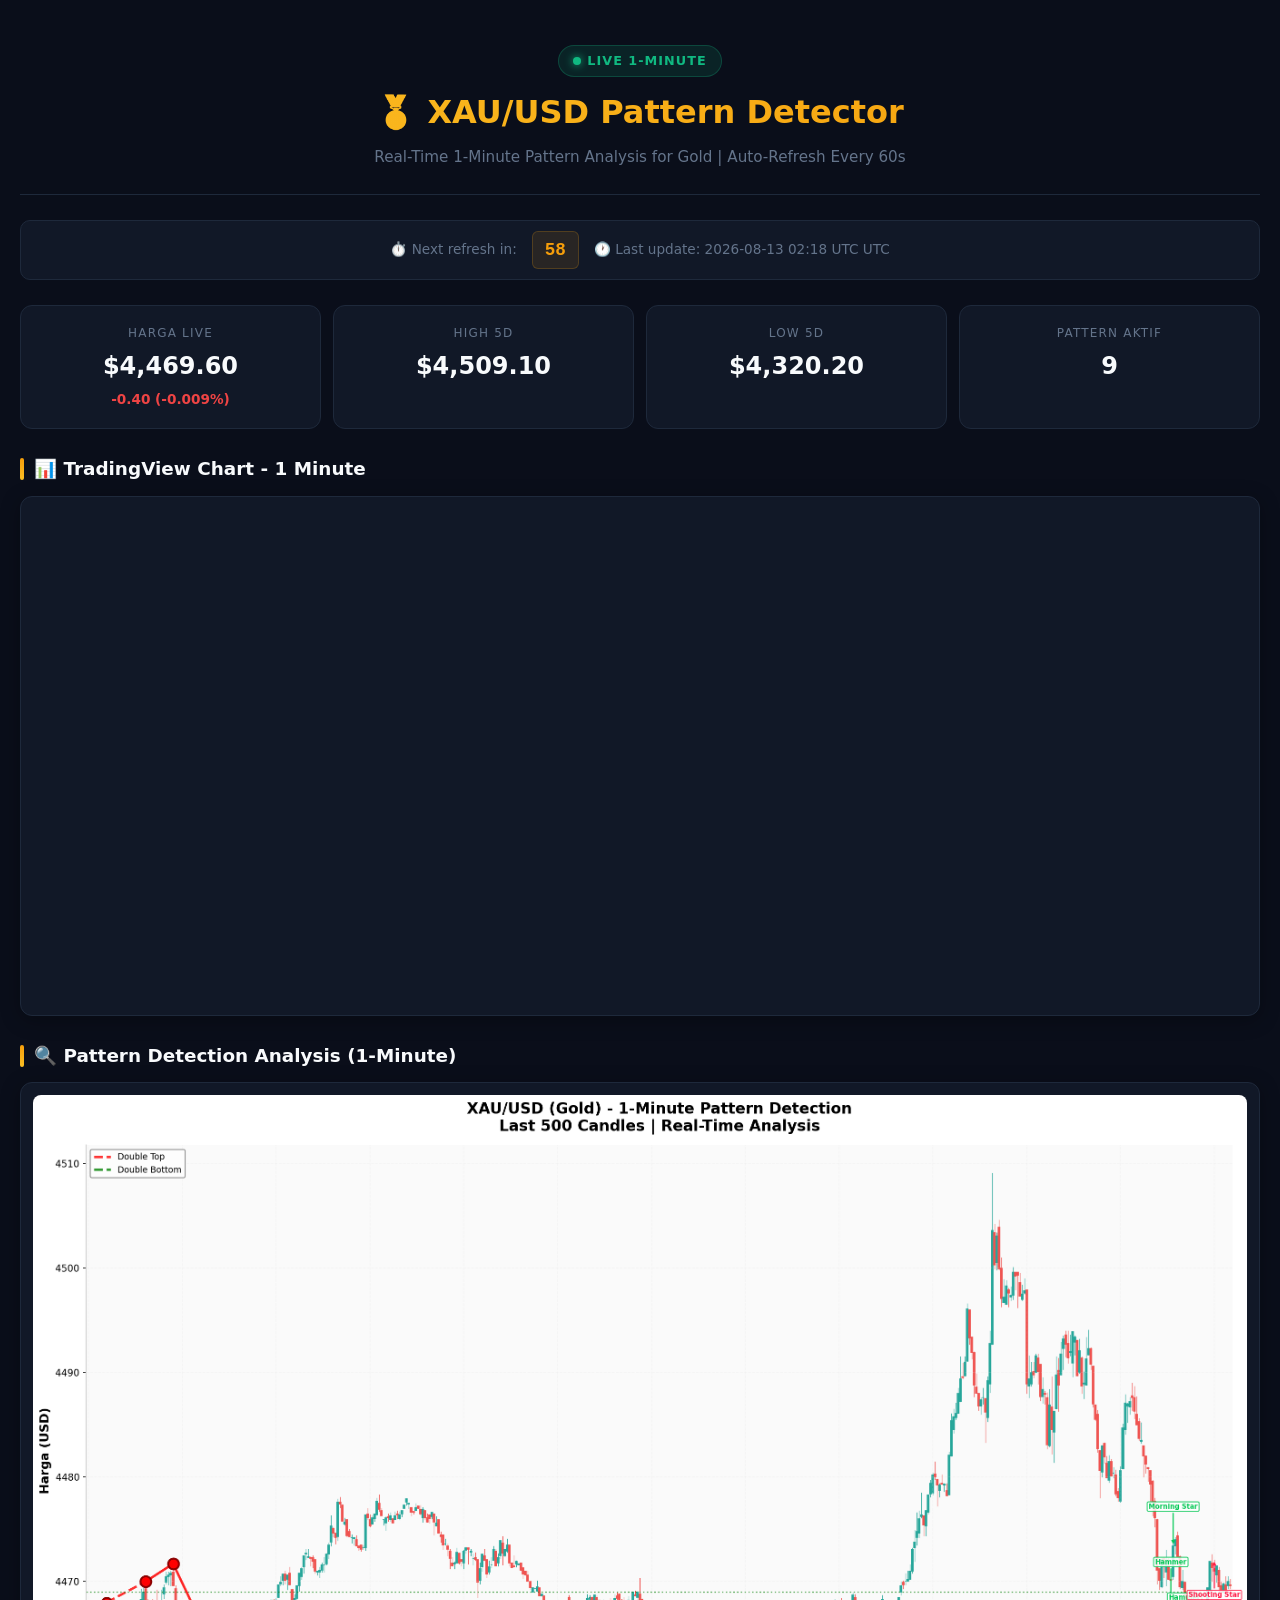
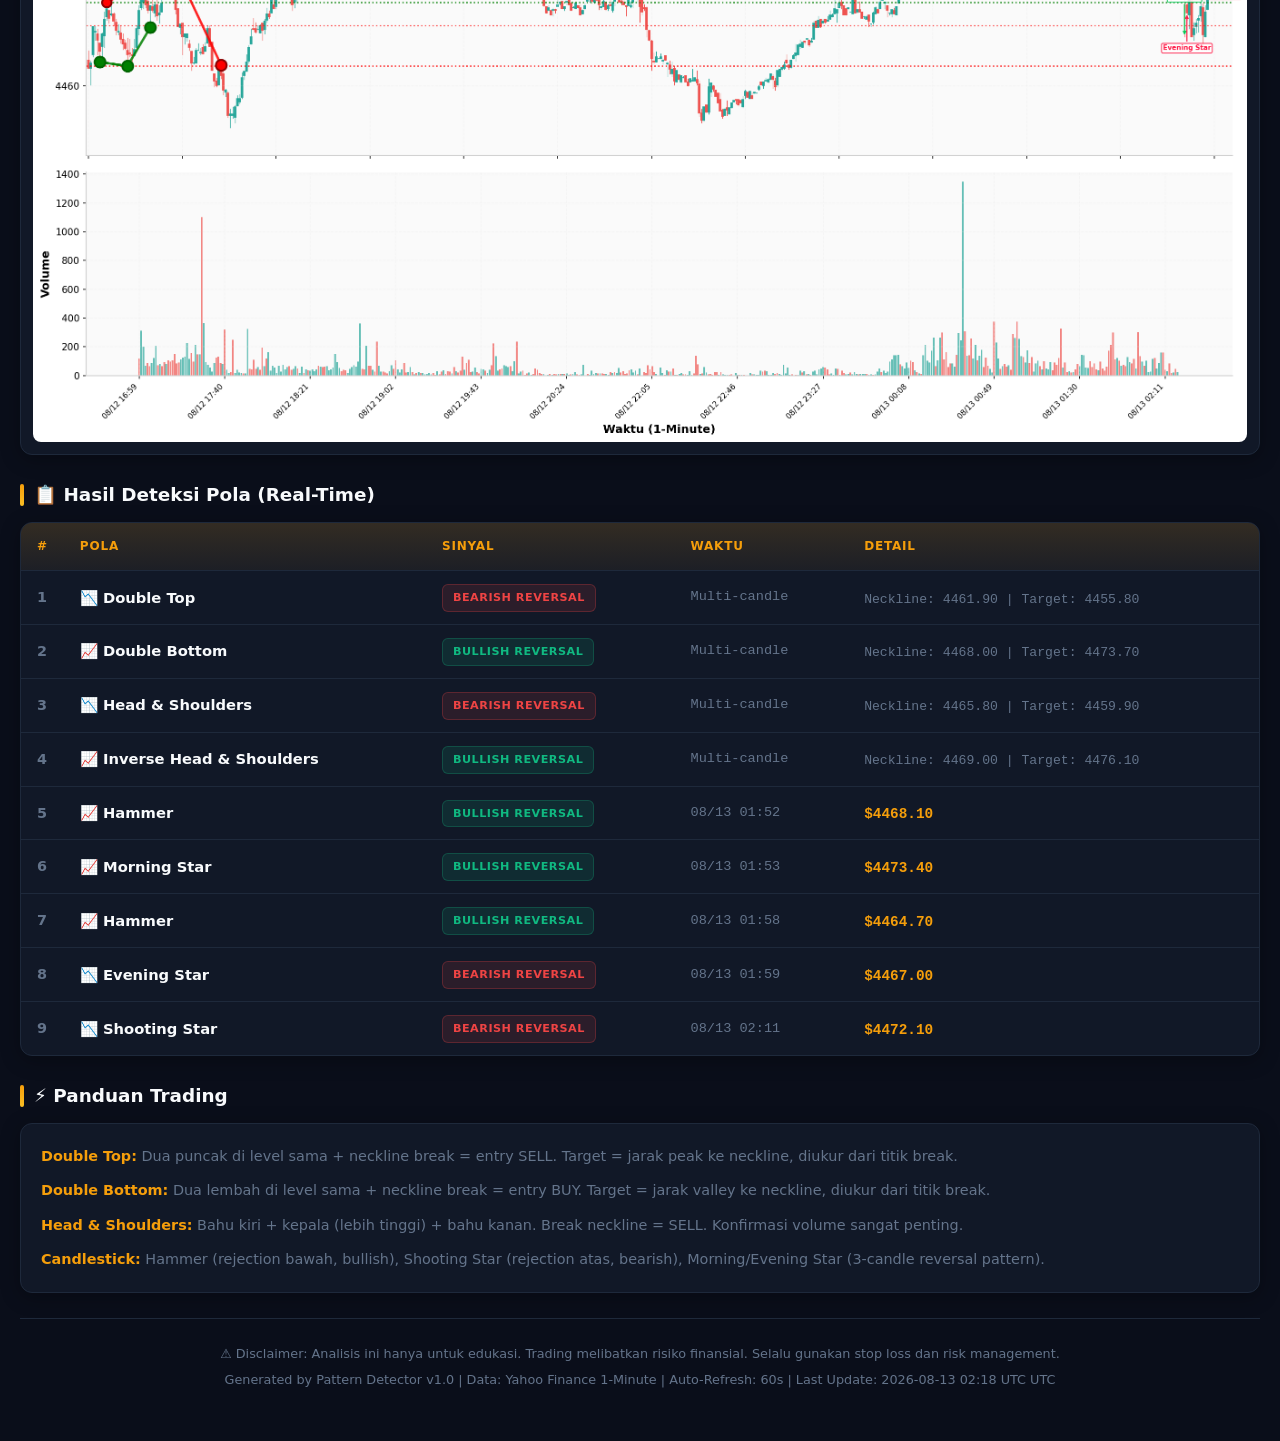
==== tradeanalys/index.html @ 195520ed "Update print statement from 'Hello' to 'Goodbye'" ====
<!DOCTYPE html>
<html lang="id">
<head>
    <meta charset="UTF-8">
    <meta name="viewport" content="width=device-width, initial-scale=1.0">
    <meta http-equiv="refresh" content="60">
    <title>XAU/USD 1-Minute Pattern Detector - Live</title>
    <style>
        :root {
            --bg: #0a0e1a;
            --card: #111827;
            --text: #f8fafc;
            --muted: #64748b;
            --bullish: #10b981;
            --bearish: #ef4444;
            --accent: #f59e0b;
            --border: #1e293b;
            --hover: #1e293b;
        }
        * { margin: 0; padding: 0; box-sizing: border-box; }
        body {
            font-family: 'Segoe UI', system-ui, -apple-system, sans-serif;
            background: var(--bg);
            color: var(--text);
            line-height: 1.6;
        }
        .container { max-width: 1440px; margin: 0 auto; padding: 20px; }

        header {
            text-align: center;
            padding: 25px 20px;
            border-bottom: 1px solid var(--border);
            margin-bottom: 25px;
            position: relative;
        }
        header h1 { 
            font-size: 2rem; margin-bottom: 6px; 
            background: linear-gradient(90deg, #fbbf24, #f59e0b, #fbbf24);
            background-size: 200% auto;
            -webkit-background-clip: text;
            -webkit-text-fill-color: transparent;
            animation: shine 3s linear infinite;
        }
        @keyframes shine { to { background-position: 200% center; } }
        header p { color: var(--muted); font-size: 0.95rem; }

        .live-badge {
            display: inline-flex; align-items: center; gap: 6px;
            background: rgba(16,185,129,0.12); color: var(--bullish);
            padding: 5px 14px; border-radius: 20px; font-size: 0.8rem; font-weight: 700;
            border: 1px solid rgba(16,185,129,0.25); margin-bottom: 10px;
            text-transform: uppercase; letter-spacing: 1px;
        }
        .live-dot {
            width: 8px; height: 8px; background: var(--bullish);
            border-radius: 50%; animation: pulse 1.5s infinite;
            box-shadow: 0 0 8px var(--bullish);
        }
        @keyframes pulse { 0%,100%{opacity:1;transform:scale(1)} 50%{opacity:0.4;transform:scale(0.8)} }

        .refresh-bar {
            display: flex; align-items: center; justify-content: center;
            gap: 15px; padding: 10px; background: var(--card);
            border: 1px solid var(--border); border-radius: 10px;
            margin-bottom: 25px; font-size: 0.85rem; color: var(--muted);
        }
        .refresh-bar .timer {
            font-family: 'Courier New', monospace; font-weight: 700;
            color: var(--accent); font-size: 1.1rem;
            background: rgba(245,158,11,0.1); padding: 4px 12px;
            border-radius: 6px; border: 1px solid rgba(245,158,11,0.2);
        }
        .refresh-bar .last-update { color: var(--muted); }
        .refresh-bar .updating {
            display: none; color: var(--accent); font-weight: 600;
            animation: blink 0.8s infinite;
        }
        @keyframes blink { 0%,100%{opacity:1} 50%{opacity:0.3} }

        .stats-grid {
            display: grid;
            grid-template-columns: repeat(auto-fit, minmax(180px, 1fr));
            gap: 12px; margin-bottom: 25px;
        }
        .stat-card {
            background: var(--card); border: 1px solid var(--border);
            border-radius: 12px; padding: 18px; text-align: center;
            transition: all 0.25s ease; position: relative; overflow: hidden;
        }
        .stat-card::before {
            content: ''; position: absolute; top: 0; left: 0; right: 0; height: 3px;
            background: linear-gradient(90deg, var(--accent), transparent);
            opacity: 0; transition: opacity 0.3s;
        }
        .stat-card:hover { transform: translateY(-3px); border-color: #334155; }
        .stat-card:hover::before { opacity: 1; }
        .stat-label { color: var(--muted); font-size: 0.75rem; text-transform: uppercase; letter-spacing: 1.2px; }
        .stat-value { font-size: 1.5rem; font-weight: 800; margin-top: 4px; }
        .stat-change { font-size: 0.85rem; margin-top: 3px; font-weight: 600; }
        .up { color: var(--bullish); } .down { color: var(--bearish); }

        .section { margin-bottom: 25px; }
        .section-title {
            font-size: 1.15rem; font-weight: 700; margin-bottom: 12px;
            display: flex; align-items: center; gap: 10px; color: var(--text);
        }
        .section-title::before {
            content: ''; width: 4px; height: 22px;
            background: linear-gradient(180deg, var(--accent), #fbbf24);
            border-radius: 2px;
        }

        .tv-widget {
            background: var(--card); border: 1px solid var(--border);
            border-radius: 12px; overflow: hidden; height: 520px;
            box-shadow: 0 4px 20px rgba(0,0,0,0.3);
        }

        .chart-container {
            background: var(--card); border: 1px solid var(--border);
            border-radius: 12px; padding: 12px; overflow: hidden;
            box-shadow: 0 4px 20px rgba(0,0,0,0.3);
        }
        .chart-container img { width: 100%; height: auto; border-radius: 8px; display: block; }

        .pattern-table {
            width: 100%; border-collapse: separate; border-spacing: 0;
            background: var(--card); border: 1px solid var(--border);
            border-radius: 12px; overflow: hidden;
            box-shadow: 0 4px 20px rgba(0,0,0,0.3);
        }
        .pattern-table th {
            background: linear-gradient(180deg, rgba(245,158,11,0.15), rgba(245,158,11,0.05));
            color: var(--accent); padding: 14px 16px; text-align: left; font-weight: 700;
            text-transform: uppercase; font-size: 0.75rem; letter-spacing: 0.8px;
            border-bottom: 1px solid var(--border);
        }
        .pattern-table td { padding: 12px 16px; border-bottom: 1px solid var(--border); }
        .pattern-table tr { transition: background 0.2s; }
        .pattern-table tr:hover { background: rgba(255,255,255,0.04); }
        .pattern-table tr:last-child td { border-bottom: none; }
        .num { color: var(--muted); font-weight: 700; width: 40px; font-size: 0.9rem; }
        .pattern-name { font-weight: 700; font-size: 0.92rem; }
        .date { color: var(--muted); font-size: 0.85rem; font-family: 'Courier New', monospace; }
        .badge {
            display: inline-block; padding: 4px 10px; border-radius: 6px;
            font-size: 0.7rem; font-weight: 800; text-transform: uppercase; letter-spacing: 0.5px;
        }
        .badge.bullish { background: rgba(16,185,129,0.12); color: var(--bullish); border: 1px solid rgba(16,185,129,0.25); }
        .badge.bearish { background: rgba(239,68,68,0.12); color: var(--bearish); border: 1px solid rgba(239,68,68,0.25); }
        .price-tag { color: var(--accent); font-weight: 700; font-size: 0.9rem; font-family: 'Courier New', monospace; }
        .target-tag { color: var(--muted); font-size: 0.82rem; font-family: 'Courier New', monospace; }

        .guide-box {
            background: var(--card); border: 1px solid var(--border);
            border-radius: 12px; padding: 20px;
            box-shadow: 0 4px 20px rgba(0,0,0,0.3);
        }
        .guide-box p { margin-bottom: 10px; color: var(--muted); font-size: 0.9rem; line-height: 1.7; }
        .guide-box p:last-child { margin-bottom: 0; }
        .guide-box strong { color: var(--accent); }

        .footer {
            text-align: center; padding: 25px; color: var(--muted);
            border-top: 1px solid var(--border); margin-top: 15px;
            font-size: 0.8rem;
        }
        .footer p { margin-bottom: 6px; }

        @media (max-width: 768px) {
            header h1 { font-size: 1.4rem; }
            .tv-widget { height: 380px; }
            .pattern-table { font-size: 0.8rem; }
            .pattern-table th, .pattern-table td { padding: 10px 8px; }
            .stats-grid { grid-template-columns: repeat(2, 1fr); }
            .refresh-bar { flex-direction: column; gap: 8px; }
        }
    </style>
<base target="_blank">
</head>
<body>
    <div class="container">
        <header>
            <div class="live-badge"><span class="live-dot"></span> Live 1-Minute</div>
            <h1>🥇 XAU/USD Pattern Detector</h1>
            <p>Real-Time 1-Minute Pattern Analysis for Gold | Auto-Refresh Every 60s</p>
        </header>

        <div class="refresh-bar">
            <span>⏱️ Next refresh in:</span>
            <span class="timer" id="countdown">60</span>
            <span class="last-update">🕐 Last update: 2026-08-13 02:18 UTC UTC</span>
            <span class="updating" id="updating">🔄 Updating...</span>
        </div>

        <div class="stats-grid">
            <div class="stat-card">
                <div class="stat-label">Harga Live</div>
                <div class="stat-value">$4,469.60</div>
                <div class="stat-change down">
                    -0.40 (-0.009%)
                </div>
            </div>
            <div class="stat-card">
                <div class="stat-label">High 5D</div>
                <div class="stat-value">$4,509.10</div>
            </div>
            <div class="stat-card">
                <div class="stat-label">Low 5D</div>
                <div class="stat-value">$4,320.20</div>
            </div>
            <div class="stat-card">
                <div class="stat-label">Pattern Aktif</div>
                <div class="stat-value">9</div>
            </div>
        </div>

        <div class="section">
            <div class="section-title">📊 TradingView Chart - 1 Minute</div>
            <div class="tv-widget">
                <iframe id="tv-chart" 
                    src="https://www.tradingview.com/widgetembed/?frameElementId=tradingview_chart&symbol=OANDA%3AXAUUSD&interval=1&hidesidetoolbar=0&symboledit=1&saveimage=1&toolbarbg=f1f3f6&studies=%5B%5D&theme=dark&style=1&timezone=Asia%2FJakarta&studies_overrides=%7B%7D&overrides=%7B%7D&enabled_features=%5B%5D&disabled_features=%5B%5D&locale=id&utm_source=localhost&utm_medium=widget&utm_campaign=chart&utm_term=OANDA%3AXAUUSD"
                    style="width:100%;height:100%;border:none;" 
                    allowtransparency="true" scrolling="no" allowfullscreen="true">
                </iframe>
            </div>
        </div>

        <div class="section">
            <div class="section-title">🔍 Pattern Detection Analysis (1-Minute)</div>
            <div class="chart-container">
                <img src="[data-uri]" alt="XAU/USD 1-Minute Pattern Analysis" loading="lazy">
            </div>
        </div>

        <div class="section">
            <div class="section-title">📋 Hasil Deteksi Pola (Real-Time)</div>
            <table class="pattern-table">
                <thead>
                    <tr>
                        <th>#</th>
                        <th>Pola</th>
                        <th>Sinyal</th>
                        <th>Waktu</th>
                        <th>Detail</th>
                    </tr>
                </thead>
                <tbody>
                    
        <tr>
            <td class="num">1</td>
            <td class="pattern-name">📉 Double Top</td>
            <td><span class="badge bearish">Bearish Reversal</span></td>
            <td class="date">Multi-candle</td>
            <td><span class='target-tag'>Neckline: 4461.90 | Target: 4455.80</span></td>
        </tr>
    
        <tr>
            <td class="num">2</td>
            <td class="pattern-name">📈 Double Bottom</td>
            <td><span class="badge bullish">Bullish Reversal</span></td>
            <td class="date">Multi-candle</td>
            <td><span class='target-tag'>Neckline: 4468.00 | Target: 4473.70</span></td>
        </tr>
    
        <tr>
            <td class="num">3</td>
            <td class="pattern-name">📉 Head & Shoulders</td>
            <td><span class="badge bearish">Bearish Reversal</span></td>
            <td class="date">Multi-candle</td>
            <td><span class='target-tag'>Neckline: 4465.80 | Target: 4459.90</span></td>
        </tr>
    
        <tr>
            <td class="num">4</td>
            <td class="pattern-name">📈 Inverse Head & Shoulders</td>
            <td><span class="badge bullish">Bullish Reversal</span></td>
            <td class="date">Multi-candle</td>
            <td><span class='target-tag'>Neckline: 4469.00 | Target: 4476.10</span></td>
        </tr>
    
        <tr>
            <td class="num">5</td>
            <td class="pattern-name">📈 Hammer</td>
            <td><span class="badge bullish">Bullish Reversal</span></td>
            <td class="date">08/13 01:52</td>
            <td><span class='price-tag'>$4468.10</span></td>
        </tr>
    
        <tr>
            <td class="num">6</td>
            <td class="pattern-name">📈 Morning Star</td>
            <td><span class="badge bullish">Bullish Reversal</span></td>
            <td class="date">08/13 01:53</td>
            <td><span class='price-tag'>$4473.40</span></td>
        </tr>
    
        <tr>
            <td class="num">7</td>
            <td class="pattern-name">📈 Hammer</td>
            <td><span class="badge bullish">Bullish Reversal</span></td>
            <td class="date">08/13 01:58</td>
            <td><span class='price-tag'>$4464.70</span></td>
        </tr>
    
        <tr>
            <td class="num">8</td>
            <td class="pattern-name">📉 Evening Star</td>
            <td><span class="badge bearish">Bearish Reversal</span></td>
            <td class="date">08/13 01:59</td>
            <td><span class='price-tag'>$4467.00</span></td>
        </tr>
    
        <tr>
            <td class="num">9</td>
            <td class="pattern-name">📉 Shooting Star</td>
            <td><span class="badge bearish">Bearish Reversal</span></td>
            <td class="date">08/13 02:11</td>
            <td><span class='price-tag'>$4472.10</span></td>
        </tr>
    
                </tbody>
            </table>
        </div>

        <div class="section">
            <div class="section-title">⚡ Panduan Trading</div>
            <div class="guide-box">
                <p><strong>Double Top:</strong> Dua puncak di level sama + neckline break = entry SELL. Target = jarak peak ke neckline, diukur dari titik break.</p>
                <p><strong>Double Bottom:</strong> Dua lembah di level sama + neckline break = entry BUY. Target = jarak valley ke neckline, diukur dari titik break.</p>
                <p><strong>Head & Shoulders:</strong> Bahu kiri + kepala (lebih tinggi) + bahu kanan. Break neckline = SELL. Konfirmasi volume sangat penting.</p>
                <p><strong>Candlestick:</strong> Hammer (rejection bawah, bullish), Shooting Star (rejection atas, bearish), Morning/Evening Star (3-candle reversal pattern).</p>
            </div>
        </div>

        <div class="footer">
            <p>⚠️ Disclaimer: Analisis ini hanya untuk edukasi. Trading melibatkan risiko finansial. Selalu gunakan stop loss dan risk management.</p>
            <p>Generated by Pattern Detector v1.0 | Data: Yahoo Finance 1-Minute | Auto-Refresh: 60s | Last Update: 2026-08-13 02:18 UTC UTC</p>
        </div>
    </div>

    <script>
        // Countdown timer for auto-refresh
        let seconds = 60;
        const countdownEl = document.getElementById('countdown');
        const updatingEl = document.getElementById('updating');

        function updateTimer() {
            seconds--;
            if (seconds <= 0) {
                seconds = 60;
                updatingEl.style.display = 'inline';
                countdownEl.style.display = 'none';
                // Refresh iframe to keep TradingView live without full page reload
                const iframe = document.getElementById('tv-chart');
                iframe.src = iframe.src;
            } else {
                countdownEl.textContent = seconds;
                updatingEl.style.display = 'none';
                countdownEl.style.display = 'inline';
            }
        }

        setInterval(updateTimer, 1000);

        // Flash effect on stats when price changes (simulated)
        setInterval(() => {
            const cards = document.querySelectorAll('.stat-card');
            cards[0].style.borderColor = 'rgba(245,158,11,0.3)';
            setTimeout(() => {
                cards[0].style.borderColor = 'var(--border)';
            }, 500);
        }, 30000);
    </script>
</body>
</html>
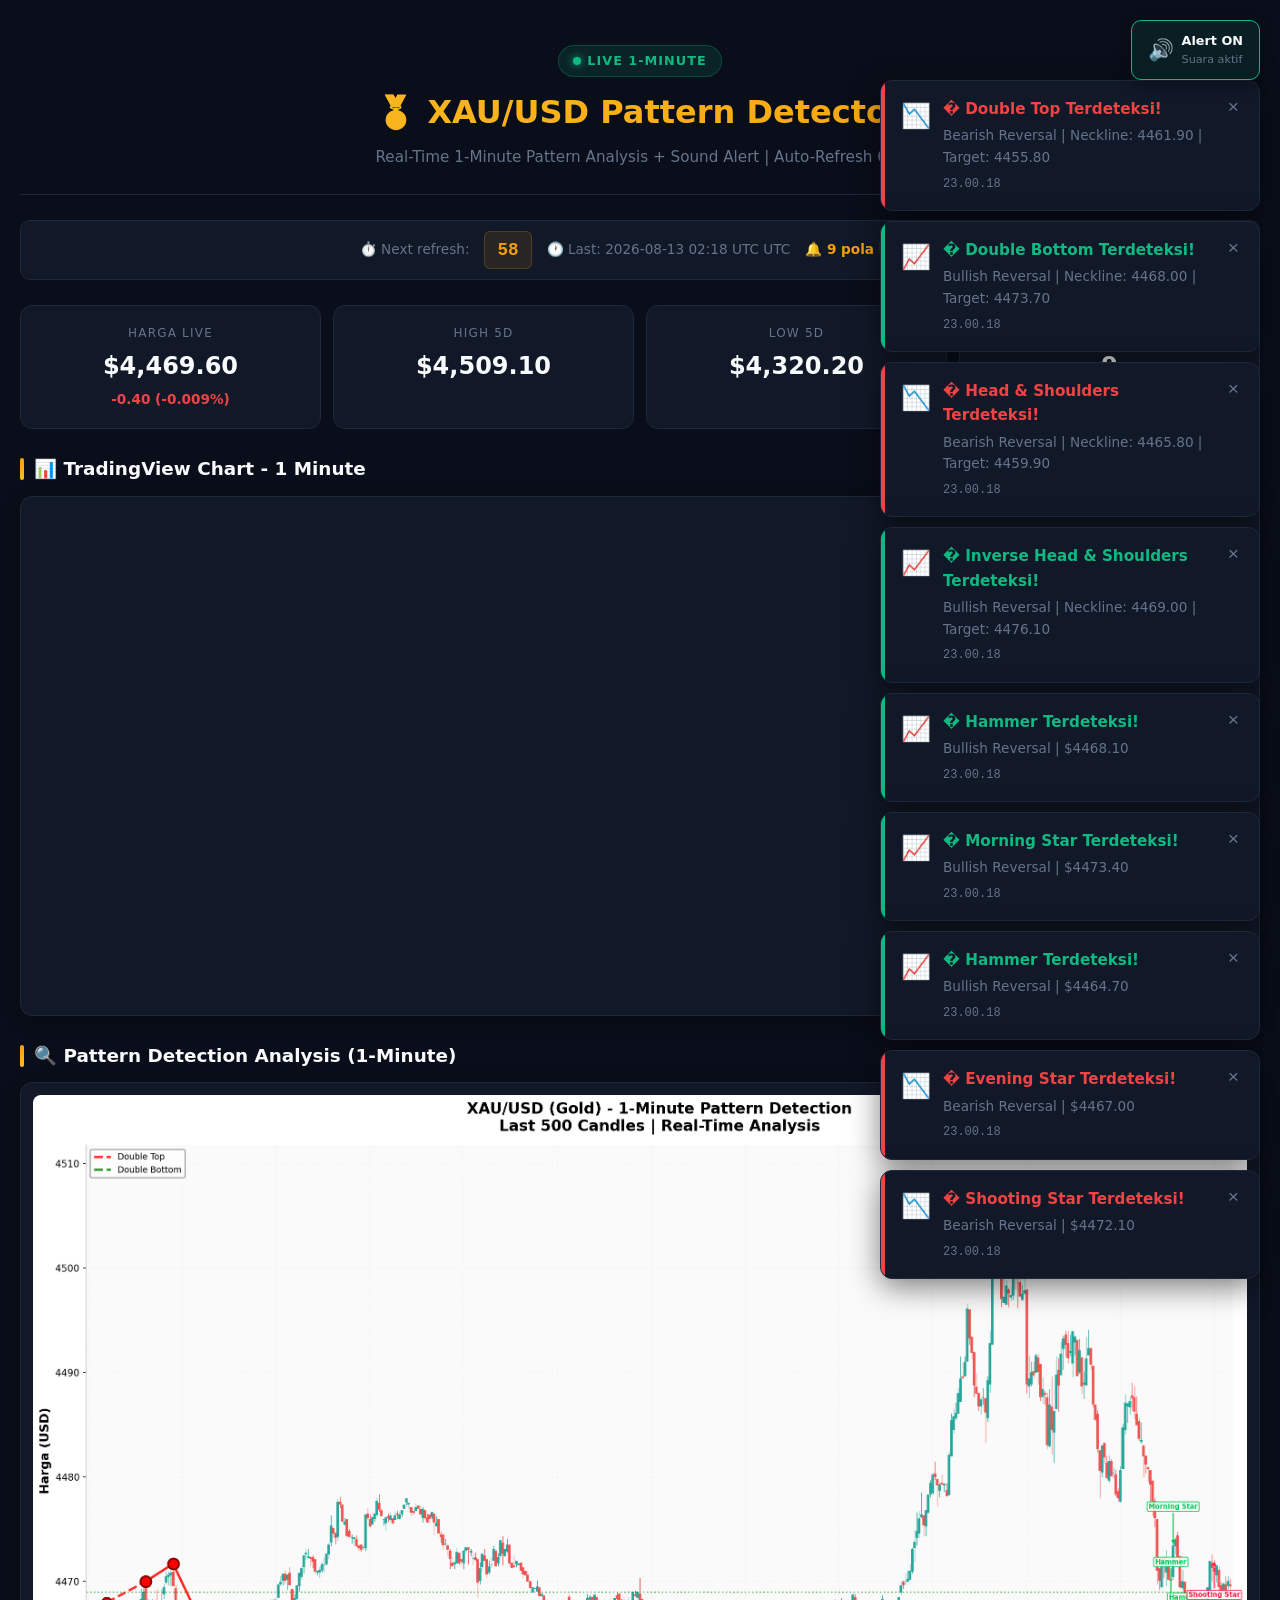
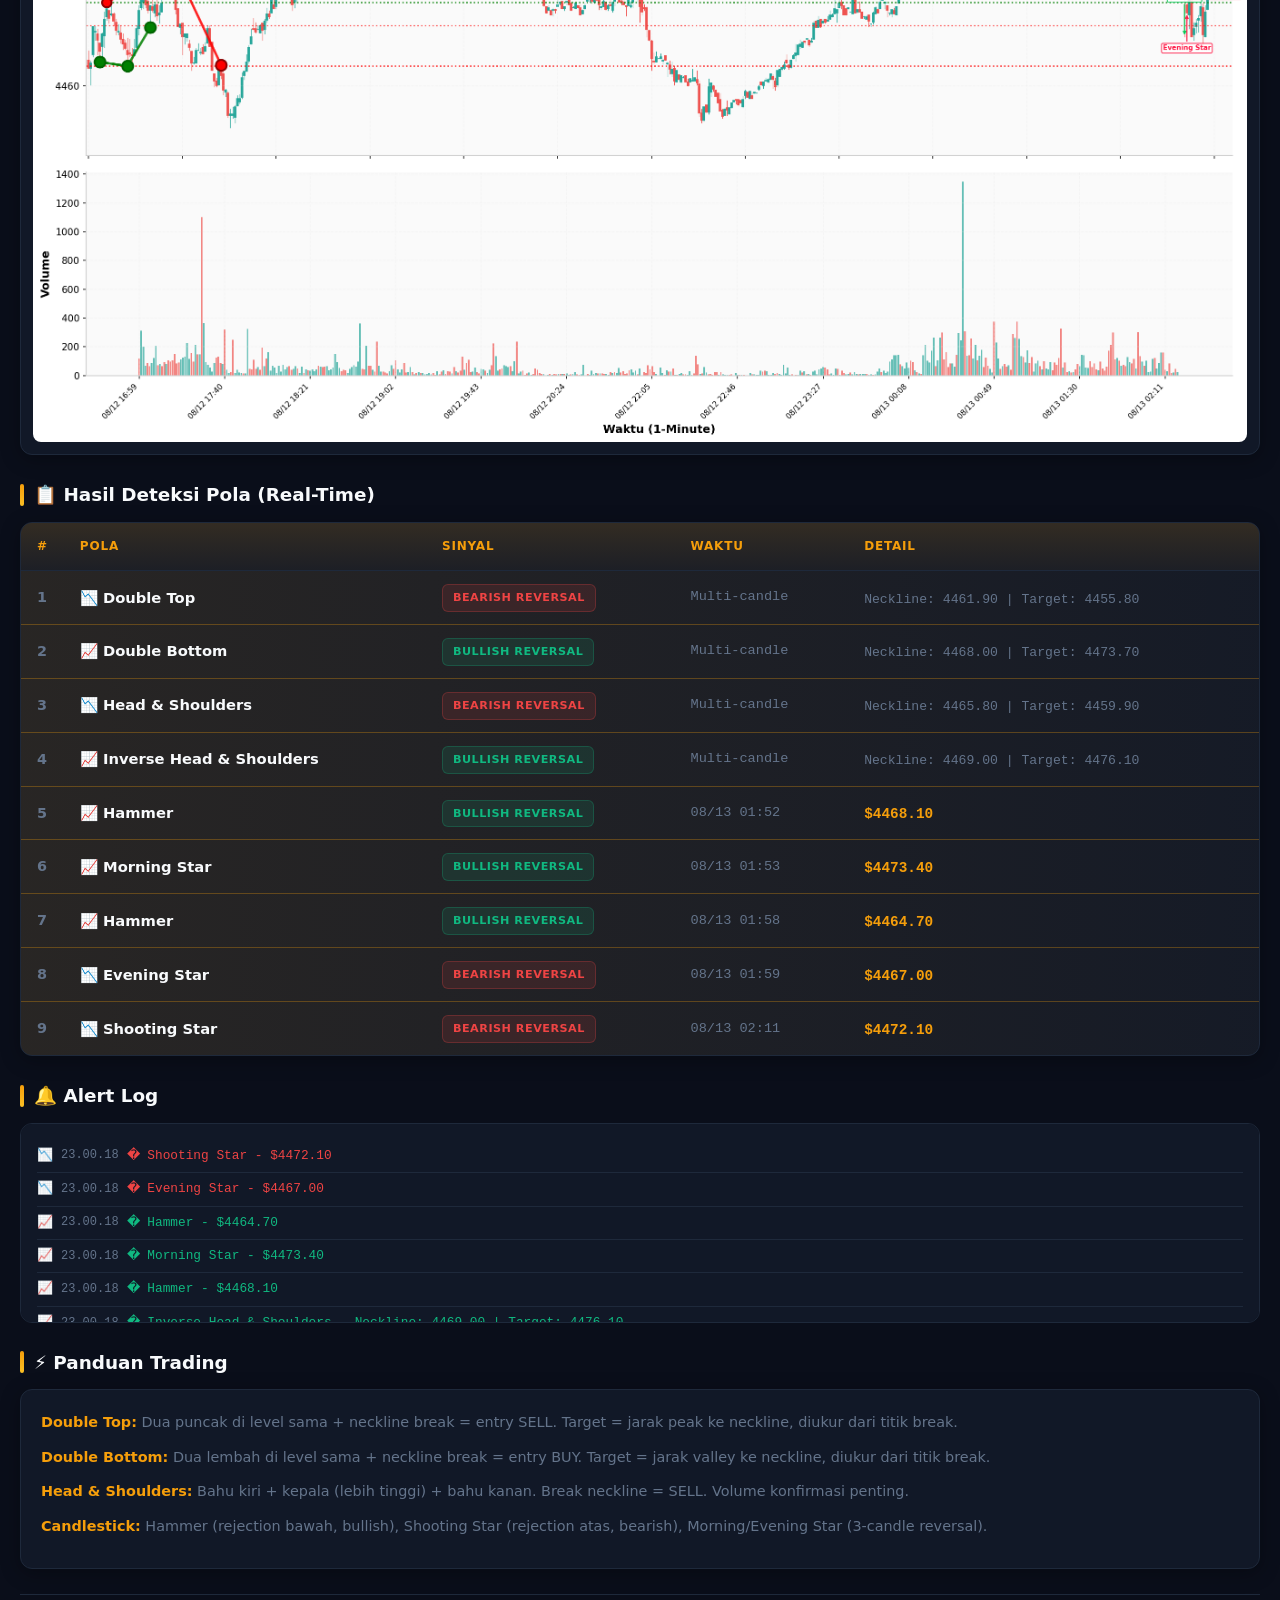
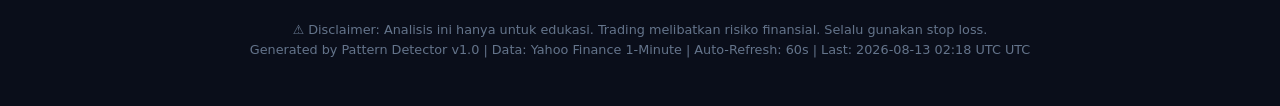
==== commit bf6f1186: "Enhance sound alert system and UI updates Updated the title to include 'Alert' and modified several " ====
--- a/tradeanalys/index.html
+++ b/tradeanalys/index.html
@@ -4,7 +4,7 @@
     <meta charset="UTF-8">
     <meta name="viewport" content="width=device-width, initial-scale=1.0">
     <meta http-equiv="refresh" content="60">
-    <title>XAU/USD 1-Minute Pattern Detector - Live</title>
+    <title>XAU/USD 1-Minute Pattern Detector - Live + Alert</title>
     <style>
         :root {
             --bg: #0a0e1a;
@@ -15,48 +15,71 @@
             --bearish: #ef4444;
             --accent: #f59e0b;
             --border: #1e293b;
-            --hover: #1e293b;
         }
         * { margin: 0; padding: 0; box-sizing: border-box; }
-        body {
-            font-family: 'Segoe UI', system-ui, -apple-system, sans-serif;
-            background: var(--bg);
-            color: var(--text);
-            line-height: 1.6;
-        }
+        body { font-family: 'Segoe UI', system-ui, sans-serif; background: var(--bg); color: var(--text); line-height: 1.6; }
         .container { max-width: 1440px; margin: 0 auto; padding: 20px; }
 
-        header {
-            text-align: center;
-            padding: 25px 20px;
-            border-bottom: 1px solid var(--border);
-            margin-bottom: 25px;
-            position: relative;
-        }
-        header h1 { 
-            font-size: 2rem; margin-bottom: 6px; 
-            background: linear-gradient(90deg, #fbbf24, #f59e0b, #fbbf24);
-            background-size: 200% auto;
-            -webkit-background-clip: text;
-            -webkit-text-fill-color: transparent;
-            animation: shine 3s linear infinite;
-        }
-        @keyframes shine { to { background-position: 200% center; } }
+        header { text-align: center; padding: 25px 20px; border-bottom: 1px solid var(--border); margin-bottom: 25px; position: relative; }
+        header h1 { font-size: 2rem; margin-bottom: 6px; background: linear-gradient(90deg, #fbbf24, #f59e0b); -webkit-background-clip: text; -webkit-text-fill-color: transparent; }
         header p { color: var(--muted); font-size: 0.95rem; }
 
-        .live-badge {
-            display: inline-flex; align-items: center; gap: 6px;
-            background: rgba(16,185,129,0.12); color: var(--bullish);
-            padding: 5px 14px; border-radius: 20px; font-size: 0.8rem; font-weight: 700;
-            border: 1px solid rgba(16,185,129,0.25); margin-bottom: 10px;
-            text-transform: uppercase; letter-spacing: 1px;
-        }
-        .live-dot {
-            width: 8px; height: 8px; background: var(--bullish);
-            border-radius: 50%; animation: pulse 1.5s infinite;
-            box-shadow: 0 0 8px var(--bullish);
-        }
+        .live-badge { display: inline-flex; align-items: center; gap: 6px; background: rgba(16,185,129,0.12); color: var(--bullish); padding: 5px 14px; border-radius: 20px; font-size: 0.8rem; font-weight: 700; border: 1px solid rgba(16,185,129,0.25); margin-bottom: 10px; text-transform: uppercase; letter-spacing: 1px; }
+        .live-dot { width: 8px; height: 8px; background: var(--bullish); border-radius: 50%; animation: pulse 1.5s infinite; box-shadow: 0 0 8px var(--bullish); }
         @keyframes pulse { 0%,100%{opacity:1;transform:scale(1)} 50%{opacity:0.4;transform:scale(0.8)} }
+
+        .sound-toggle {
+            position: fixed; top: 20px; right: 20px; z-index: 1000;
+            display: flex; align-items: center; gap: 8px;
+            background: var(--card); border: 1px solid var(--border);
+            border-radius: 10px; padding: 10px 16px; cursor: pointer;
+            transition: all 0.3s; user-select: none;
+            box-shadow: 0 4px 15px rgba(0,0,0,0.4);
+        }
+        .sound-toggle:hover { border-color: var(--accent); transform: scale(1.05); }
+        .sound-toggle.active { border-color: var(--bullish); background: rgba(16,185,129,0.1); }
+        .sound-toggle.muted { border-color: var(--muted); opacity: 0.6; }
+        .sound-icon { font-size: 1.3rem; }
+        .sound-label { font-size: 0.8rem; font-weight: 600; }
+        .sound-status { font-size: 0.7rem; color: var(--muted); }
+
+        .toast-container {
+            position: fixed; top: 80px; right: 20px; z-index: 999;
+            display: flex; flex-direction: column; gap: 10px;
+            max-width: 380px;
+        }
+        .toast {
+            background: var(--card); border: 1px solid var(--border);
+            border-radius: 12px; padding: 16px 20px;
+            box-shadow: 0 8px 30px rgba(0,0,0,0.5);
+            animation: slideIn 0.4s ease, glow 2s infinite;
+            display: flex; align-items: flex-start; gap: 12px;
+            position: relative; overflow: hidden;
+        }
+        .toast::before {
+            content: ''; position: absolute; left: 0; top: 0; bottom: 0; width: 4px;
+            background: var(--accent);
+        }
+        .toast.bullish::before { background: var(--bullish); }
+        .toast.bearish::before { background: var(--bearish); }
+        .toast-icon { font-size: 1.5rem; flex-shrink: 0; }
+        .toast-content { flex: 1; }
+        .toast-title { font-weight: 700; font-size: 0.95rem; margin-bottom: 4px; }
+        .toast-msg { color: var(--muted); font-size: 0.85rem; }
+        .toast-time { color: var(--muted); font-size: 0.75rem; margin-top: 6px; font-family: monospace; }
+        .toast-close {
+            background: none; border: none; color: var(--muted); cursor: pointer;
+            font-size: 1.2rem; padding: 0; line-height: 1; transition: color 0.2s;
+        }
+        .toast-close:hover { color: var(--text); }
+        @keyframes slideIn {
+            from { transform: translateX(120%); opacity: 0; }
+            to { transform: translateX(0); opacity: 1; }
+        }
+        @keyframes glow {
+            0%, 100% { box-shadow: 0 8px 30px rgba(0,0,0,0.5); }
+            50% { box-shadow: 0 8px 30px rgba(245,158,11,0.15); }
+        }
 
         .refresh-bar {
             display: flex; align-items: center; justify-content: center;
@@ -70,16 +93,9 @@
             background: rgba(245,158,11,0.1); padding: 4px 12px;
             border-radius: 6px; border: 1px solid rgba(245,158,11,0.2);
         }
-        .refresh-bar .last-update { color: var(--muted); }
-        .refresh-bar .updating {
-            display: none; color: var(--accent); font-weight: 600;
-            animation: blink 0.8s infinite;
-        }
-        @keyframes blink { 0%,100%{opacity:1} 50%{opacity:0.3} }
 
         .stats-grid {
-            display: grid;
-            grid-template-columns: repeat(auto-fit, minmax(180px, 1fr));
+            display: grid; grid-template-columns: repeat(auto-fit, minmax(180px, 1fr));
             gap: 12px; margin-bottom: 25px;
         }
         .stat-card {
@@ -87,35 +103,21 @@
             border-radius: 12px; padding: 18px; text-align: center;
             transition: all 0.25s ease; position: relative; overflow: hidden;
         }
-        .stat-card::before {
-            content: ''; position: absolute; top: 0; left: 0; right: 0; height: 3px;
-            background: linear-gradient(90deg, var(--accent), transparent);
-            opacity: 0; transition: opacity 0.3s;
-        }
         .stat-card:hover { transform: translateY(-3px); border-color: #334155; }
-        .stat-card:hover::before { opacity: 1; }
         .stat-label { color: var(--muted); font-size: 0.75rem; text-transform: uppercase; letter-spacing: 1.2px; }
         .stat-value { font-size: 1.5rem; font-weight: 800; margin-top: 4px; }
         .stat-change { font-size: 0.85rem; margin-top: 3px; font-weight: 600; }
         .up { color: var(--bullish); } .down { color: var(--bearish); }
 
         .section { margin-bottom: 25px; }
-        .section-title {
-            font-size: 1.15rem; font-weight: 700; margin-bottom: 12px;
-            display: flex; align-items: center; gap: 10px; color: var(--text);
-        }
-        .section-title::before {
-            content: ''; width: 4px; height: 22px;
-            background: linear-gradient(180deg, var(--accent), #fbbf24);
-            border-radius: 2px;
-        }
+        .section-title { font-size: 1.15rem; font-weight: 700; margin-bottom: 12px; display: flex; align-items: center; gap: 10px; color: var(--text); }
+        .section-title::before { content: ''; width: 4px; height: 22px; background: linear-gradient(180deg, var(--accent), #fbbf24); border-radius: 2px; }
 
         .tv-widget {
             background: var(--card); border: 1px solid var(--border);
             border-radius: 12px; overflow: hidden; height: 520px;
             box-shadow: 0 4px 20px rgba(0,0,0,0.3);
         }
-
         .chart-container {
             background: var(--card); border: 1px solid var(--border);
             border-radius: 12px; padding: 12px; overflow: hidden;
@@ -135,9 +137,18 @@
             text-transform: uppercase; font-size: 0.75rem; letter-spacing: 0.8px;
             border-bottom: 1px solid var(--border);
         }
-        .pattern-table td { padding: 12px 16px; border-bottom: 1px solid var(--border); }
-        .pattern-table tr { transition: background 0.2s; }
+        .pattern-table td { padding: 12px 16px; border-bottom: 1px solid var(--border); transition: all 0.3s; }
+        .pattern-table tr { transition: all 0.3s; }
         .pattern-table tr:hover { background: rgba(255,255,255,0.04); }
+        .pattern-table tr.new-pattern { 
+            background: linear-gradient(90deg, rgba(245,158,11,0.1), rgba(245,158,11,0.02)) !important;
+            animation: highlightNew 3s ease forwards;
+        }
+        .pattern-table tr.new-pattern td { border-bottom-color: rgba(245,158,11,0.3); }
+        @keyframes highlightNew {
+            0% { background: linear-gradient(90deg, rgba(245,158,11,0.2), rgba(245,158,11,0.05)); }
+            100% { background: transparent; }
+        }
         .pattern-table tr:last-child td { border-bottom: none; }
         .num { color: var(--muted); font-weight: 700; width: 40px; font-size: 0.9rem; }
         .pattern-name { font-weight: 700; font-size: 0.92rem; }
@@ -157,49 +168,65 @@
             box-shadow: 0 4px 20px rgba(0,0,0,0.3);
         }
         .guide-box p { margin-bottom: 10px; color: var(--muted); font-size: 0.9rem; line-height: 1.7; }
-        .guide-box p:last-child { margin-bottom: 0; }
         .guide-box strong { color: var(--accent); }
 
-        .footer {
-            text-align: center; padding: 25px; color: var(--muted);
-            border-top: 1px solid var(--border); margin-top: 15px;
-            font-size: 0.8rem;
-        }
-        .footer p { margin-bottom: 6px; }
+        .alert-log {
+            background: var(--card); border: 1px solid var(--border);
+            border-radius: 12px; padding: 16px; max-height: 200px; overflow-y: auto;
+            font-family: 'Courier New', monospace; font-size: 0.8rem;
+        }
+        .alert-log-item {
+            padding: 6px 0; border-bottom: 1px solid var(--border);
+            display: flex; align-items: center; gap: 8px;
+        }
+        .alert-log-item:last-child { border-bottom: none; }
+        .alert-log-time { color: var(--muted); font-size: 0.75rem; }
+        .alert-log-msg { color: var(--text); }
+        .alert-log-msg.bullish { color: var(--bullish); }
+        .alert-log-msg.bearish { color: var(--bearish); }
+
+        .footer { text-align: center; padding: 25px; color: var(--muted); border-top: 1px solid var(--border); margin-top: 15px; font-size: 0.8rem; }
 
         @media (max-width: 768px) {
             header h1 { font-size: 1.4rem; }
             .tv-widget { height: 380px; }
-            .pattern-table { font-size: 0.8rem; }
-            .pattern-table th, .pattern-table td { padding: 10px 8px; }
             .stats-grid { grid-template-columns: repeat(2, 1fr); }
-            .refresh-bar { flex-direction: column; gap: 8px; }
+            .sound-toggle { top: 10px; right: 10px; padding: 8px 12px; }
+            .toast-container { right: 10px; max-width: calc(100vw - 20px); }
         }
     </style>
 <base target="_blank">
 </head>
 <body>
+    <div class="sound-toggle active" id="soundToggle" onclick="toggleSound()">
+        <span class="sound-icon" id="soundIcon">🔊</span>
+        <div>
+            <div class="sound-label" id="soundLabel">Alert ON</div>
+            <div class="sound-status" id="soundStatus">Suara aktif</div>
+        </div>
+    </div>
+
+    <div class="toast-container" id="toastContainer"></div>
+
     <div class="container">
         <header>
             <div class="live-badge"><span class="live-dot"></span> Live 1-Minute</div>
             <h1>🥇 XAU/USD Pattern Detector</h1>
-            <p>Real-Time 1-Minute Pattern Analysis for Gold | Auto-Refresh Every 60s</p>
+            <p>Real-Time 1-Minute Pattern Analysis + Sound Alert | Auto-Refresh 60s</p>
         </header>
 
         <div class="refresh-bar">
-            <span>⏱️ Next refresh in:</span>
+            <span>⏱️ Next refresh:</span>
             <span class="timer" id="countdown">60</span>
-            <span class="last-update">🕐 Last update: 2026-08-13 02:18 UTC UTC</span>
-            <span class="updating" id="updating">🔄 Updating...</span>
+            <span>🕐 Last: 2026-08-13 02:18 UTC UTC</span>
+            <span id="alertCount" style="color:var(--accent);font-weight:700;"></span>
         </div>
 
         <div class="stats-grid">
             <div class="stat-card">
                 <div class="stat-label">Harga Live</div>
                 <div class="stat-value">$4,469.60</div>
-                <div class="stat-change down">
-                    -0.40 (-0.009%)
-                </div>
+                <div class="stat-change down">-0.40 (-0.009%)</div>
             </div>
             <div class="stat-card">
                 <div class="stat-label">High 5D</div>
@@ -211,18 +238,14 @@
             </div>
             <div class="stat-card">
                 <div class="stat-label">Pattern Aktif</div>
-                <div class="stat-value">9</div>
+                <div class="stat-value" id="patternCount">9</div>
             </div>
         </div>
 
         <div class="section">
             <div class="section-title">📊 TradingView Chart - 1 Minute</div>
             <div class="tv-widget">
-                <iframe id="tv-chart" 
-                    src="https://www.tradingview.com/widgetembed/?frameElementId=tradingview_chart&symbol=OANDA%3AXAUUSD&interval=1&hidesidetoolbar=0&symboledit=1&saveimage=1&toolbarbg=f1f3f6&studies=%5B%5D&theme=dark&style=1&timezone=Asia%2FJakarta&studies_overrides=%7B%7D&overrides=%7B%7D&enabled_features=%5B%5D&disabled_features=%5B%5D&locale=id&utm_source=localhost&utm_medium=widget&utm_campaign=chart&utm_term=OANDA%3AXAUUSD"
-                    style="width:100%;height:100%;border:none;" 
-                    allowtransparency="true" scrolling="no" allowfullscreen="true">
-                </iframe>
+                <iframe id="tv-chart" src="https://www.tradingview.com/widgetembed/?frameElementId=tradingview_chart&symbol=OANDA%3AXAUUSD&interval=1&hidesidetoolbar=0&symboledit=1&saveimage=1&toolbarbg=f1f3f6&studies=%5B%5D&theme=dark&style=1&timezone=Asia%2FJakarta&studies_overrides=%7B%7D&overrides=%7B%7D&enabled_features=%5B%5D&disabled_features=%5B%5D&locale=id&utm_source=localhost&utm_medium=widget&utm_campaign=chart&utm_term=OANDA%3AXAUUSD" style="width:100%;height:100%;border:none;" allowtransparency="true" scrolling="no" allowfullscreen="true"></iframe>
             </div>
         </div>
 
@@ -235,19 +258,13 @@
 
         <div class="section">
             <div class="section-title">📋 Hasil Deteksi Pola (Real-Time)</div>
-            <table class="pattern-table">
+            <table class="pattern-table" id="patternTable">
                 <thead>
-                    <tr>
-                        <th>#</th>
-                        <th>Pola</th>
-                        <th>Sinyal</th>
-                        <th>Waktu</th>
-                        <th>Detail</th>
-                    </tr>
+                    <tr><th>#</th><th>Pola</th><th>Sinyal</th><th>Waktu</th><th>Detail</th></tr>
                 </thead>
                 <tbody>
                     
-        <tr>
+        <tr data-pid="Double_Top_4461_4455">
             <td class="num">1</td>
             <td class="pattern-name">📉 Double Top</td>
             <td><span class="badge bearish">Bearish Reversal</span></td>
@@ -255,7 +272,7 @@
             <td><span class='target-tag'>Neckline: 4461.90 | Target: 4455.80</span></td>
         </tr>
     
-        <tr>
+        <tr data-pid="Double_Bottom_4468_4473">
             <td class="num">2</td>
             <td class="pattern-name">📈 Double Bottom</td>
             <td><span class="badge bullish">Bullish Reversal</span></td>
@@ -263,7 +280,7 @@
             <td><span class='target-tag'>Neckline: 4468.00 | Target: 4473.70</span></td>
         </tr>
     
-        <tr>
+        <tr data-pid="Head_&_Shoulders_4465_4459">
             <td class="num">3</td>
             <td class="pattern-name">📉 Head & Shoulders</td>
             <td><span class="badge bearish">Bearish Reversal</span></td>
@@ -271,7 +288,7 @@
             <td><span class='target-tag'>Neckline: 4465.80 | Target: 4459.90</span></td>
         </tr>
     
-        <tr>
+        <tr data-pid="Inverse_Head_&_Shoulders_4469_4476">
             <td class="num">4</td>
             <td class="pattern-name">📈 Inverse Head & Shoulders</td>
             <td><span class="badge bullish">Bullish Reversal</span></td>
@@ -279,7 +296,7 @@
             <td><span class='target-tag'>Neckline: 4469.00 | Target: 4476.10</span></td>
         </tr>
     
-        <tr>
+        <tr data-pid="Hammer_202608130152_4468">
             <td class="num">5</td>
             <td class="pattern-name">📈 Hammer</td>
             <td><span class="badge bullish">Bullish Reversal</span></td>
@@ -287,7 +304,7 @@
             <td><span class='price-tag'>$4468.10</span></td>
         </tr>
     
-        <tr>
+        <tr data-pid="Morning_Star_202608130153_4473">
             <td class="num">6</td>
             <td class="pattern-name">📈 Morning Star</td>
             <td><span class="badge bullish">Bullish Reversal</span></td>
@@ -295,7 +312,7 @@
             <td><span class='price-tag'>$4473.40</span></td>
         </tr>
     
-        <tr>
+        <tr data-pid="Hammer_202608130158_4464">
             <td class="num">7</td>
             <td class="pattern-name">📈 Hammer</td>
             <td><span class="badge bullish">Bullish Reversal</span></td>
@@ -303,7 +320,7 @@
             <td><span class='price-tag'>$4464.70</span></td>
         </tr>
     
-        <tr>
+        <tr data-pid="Evening_Star_202608130159_4467">
             <td class="num">8</td>
             <td class="pattern-name">📉 Evening Star</td>
             <td><span class="badge bearish">Bearish Reversal</span></td>
@@ -311,7 +328,7 @@
             <td><span class='price-tag'>$4467.00</span></td>
         </tr>
     
-        <tr>
+        <tr data-pid="Shooting_Star_202608130211_4472">
             <td class="num">9</td>
             <td class="pattern-name">📉 Shooting Star</td>
             <td><span class="badge bearish">Bearish Reversal</span></td>
@@ -324,53 +341,256 @@
         </div>
 
         <div class="section">
+            <div class="section-title">🔔 Alert Log</div>
+            <div class="alert-log" id="alertLog">
+                <div class="alert-log-item" style="color:var(--muted);">
+                    <span>⏳</span> Menunggu pola baru...
+                </div>
+            </div>
+        </div>
+
+        <div class="section">
             <div class="section-title">⚡ Panduan Trading</div>
             <div class="guide-box">
                 <p><strong>Double Top:</strong> Dua puncak di level sama + neckline break = entry SELL. Target = jarak peak ke neckline, diukur dari titik break.</p>
                 <p><strong>Double Bottom:</strong> Dua lembah di level sama + neckline break = entry BUY. Target = jarak valley ke neckline, diukur dari titik break.</p>
-                <p><strong>Head & Shoulders:</strong> Bahu kiri + kepala (lebih tinggi) + bahu kanan. Break neckline = SELL. Konfirmasi volume sangat penting.</p>
-                <p><strong>Candlestick:</strong> Hammer (rejection bawah, bullish), Shooting Star (rejection atas, bearish), Morning/Evening Star (3-candle reversal pattern).</p>
+                <p><strong>Head & Shoulders:</strong> Bahu kiri + kepala (lebih tinggi) + bahu kanan. Break neckline = SELL. Volume konfirmasi penting.</p>
+                <p><strong>Candlestick:</strong> Hammer (rejection bawah, bullish), Shooting Star (rejection atas, bearish), Morning/Evening Star (3-candle reversal).</p>
             </div>
         </div>
 
         <div class="footer">
-            <p>⚠️ Disclaimer: Analisis ini hanya untuk edukasi. Trading melibatkan risiko finansial. Selalu gunakan stop loss dan risk management.</p>
-            <p>Generated by Pattern Detector v1.0 | Data: Yahoo Finance 1-Minute | Auto-Refresh: 60s | Last Update: 2026-08-13 02:18 UTC UTC</p>
+            <p>⚠️ Disclaimer: Analisis ini hanya untuk edukasi. Trading melibatkan risiko finansial. Selalu gunakan stop loss.</p>
+            <p>Generated by Pattern Detector v1.0 | Data: Yahoo Finance 1-Minute | Auto-Refresh: 60s | Last: 2026-08-13 02:18 UTC UTC</p>
         </div>
     </div>
 
     <script>
-        // Countdown timer for auto-refresh
+        // ============================================
+        // SOUND ALERT SYSTEM
+        // ============================================
+
+        let soundEnabled = true;
+        let audioCtx = null;
+
+        // Current pattern IDs from server
+        const currentPatternIds = ["Double_Top_4461_4455","Double_Bottom_4468_4473","Head_&_Shoulders_4465_4459","Inverse_Head_&_Shoulders_4469_4476","Hammer_202608130152_4468","Morning_Star_202608130153_4473","Hammer_202608130158_4464","Evening_Star_202608130159_4467","Shooting_Star_202608130211_4472"];
+
+        function initAudio() {
+            if (!audioCtx) {
+                audioCtx = new (window.AudioContext || window.webkitAudioContext)();
+            }
+        }
+
+        function playAlertSound(type) {
+            if (!soundEnabled || !audioCtx) return;
+
+            const now = audioCtx.currentTime;
+            const isChartPattern = type.includes('Double') || type.includes('Head');
+            const baseFreq = type.includes('Bullish') ? 880 : 440;
+            const freq2 = type.includes('Bullish') ? 1100 : 330;
+
+            // Oscillator 1
+            const osc1 = audioCtx.createOscillator();
+            const gain1 = audioCtx.createGain();
+            osc1.connect(gain1);
+            gain1.connect(audioCtx.destination);
+
+            osc1.type = isChartPattern ? 'sawtooth' : 'sine';
+            osc1.frequency.setValueAtTime(baseFreq, now);
+            osc1.frequency.exponentialRampToValueAtTime(freq2, now + 0.3);
+
+            gain1.gain.setValueAtTime(0.3, now);
+            gain1.gain.exponentialRampToValueAtTime(0.01, now + (isChartPattern ? 0.8 : 0.4));
+
+            osc1.start(now);
+            osc1.stop(now + (isChartPattern ? 0.8 : 0.4));
+
+            // Oscillator 2 (harmony for chart patterns)
+            if (isChartPattern) {
+                const osc2 = audioCtx.createOscillator();
+                const gain2 = audioCtx.createGain();
+                osc2.connect(gain2);
+                gain2.connect(audioCtx.destination);
+
+                osc2.type = 'sine';
+                osc2.frequency.setValueAtTime(baseFreq * 1.5, now + 0.1);
+                osc2.frequency.exponentialRampToValueAtTime(baseFreq * 1.2, now + 0.6);
+
+                gain2.gain.setValueAtTime(0, now);
+                gain2.gain.linearRampToValueAtTime(0.2, now + 0.15);
+                gain2.gain.exponentialRampToValueAtTime(0.01, now + 0.7);
+
+                osc2.start(now + 0.1);
+                osc2.stop(now + 0.7);
+            }
+        }
+
+        function toggleSound() {
+            initAudio();
+            soundEnabled = !soundEnabled;
+            const toggle = document.getElementById('soundToggle');
+            const icon = document.getElementById('soundIcon');
+            const label = document.getElementById('soundLabel');
+            const status = document.getElementById('soundStatus');
+
+            if (soundEnabled) {
+                toggle.classList.add('active');
+                toggle.classList.remove('muted');
+                icon.textContent = '🔊';
+                label.textContent = 'Alert ON';
+                status.textContent = 'Suara aktif';
+                localStorage.setItem('patternSoundEnabled', 'true');
+            } else {
+                toggle.classList.remove('active');
+                toggle.classList.add('muted');
+                icon.textContent = '🔇';
+                label.textContent = 'Alert OFF';
+                status.textContent = 'Suara dimatikan';
+                localStorage.setItem('patternSoundEnabled', 'false');
+            }
+        }
+
+        function loadSoundPreference() {
+            const saved = localStorage.getItem('patternSoundEnabled');
+            if (saved === 'false') {
+                soundEnabled = false;
+                document.getElementById('soundToggle').classList.remove('active');
+                document.getElementById('soundToggle').classList.add('muted');
+                document.getElementById('soundIcon').textContent = '🔇';
+                document.getElementById('soundLabel').textContent = 'Alert OFF';
+                document.getElementById('soundStatus').textContent = 'Suara dimatikan';
+            }
+        }
+
+        // ============================================
+        // TOAST NOTIFICATION
+        // ============================================
+
+        function showToast(pattern, type, detail) {
+            const container = document.getElementById('toastContainer');
+            const toast = document.createElement('div');
+            const isBullish = type.includes('Bullish');
+            const icon = isBullish ? '📈' : '📉';
+            const titleColor = isBullish ? 'var(--bullish)' : 'var(--bearish)';
+
+            toast.className = 'toast ' + (isBullish ? 'bullish' : 'bearish');
+            toast.innerHTML = '<span class="toast-icon">' + icon + '</span>' +
+                '<div class="toast-content">' +
+                '<div class="toast-title" style="color:' + titleColor + '">' + pattern + ' Terdeteksi!</div>' +
+                '<div class="toast-msg">' + type + ' | ' + detail + '</div>' +
+                '<div class="toast-time">' + new Date().toLocaleTimeString('id-ID') + '</div>' +
+                '</div>' +
+                '<button class="toast-close" onclick="this.parentElement.remove()">×</button>';
+
+            container.appendChild(toast);
+
+            setTimeout(function() {
+                if (toast.parentElement) {
+                    toast.style.animation = 'slideIn 0.4s ease reverse';
+                    setTimeout(function() { toast.remove(); }, 400);
+                }
+            }, 8000);
+        }
+
+        // ============================================
+        // ALERT LOG
+        // ============================================
+
+        function addAlertLog(pattern, type, detail) {
+            const log = document.getElementById('alertLog');
+            const isBullish = type.includes('Bullish');
+            const item = document.createElement('div');
+            item.className = 'alert-log-item';
+            item.innerHTML = '<span>' + (isBullish ? '📈' : '📉') + '</span>' +
+                '<span class="alert-log-time">' + new Date().toLocaleTimeString('id-ID') + '</span>' +
+                '<span class="alert-log-msg ' + (isBullish ? 'bullish' : 'bearish') + '">' + pattern + ' - ' + detail + '</span>';
+
+            if (log.children.length === 1 && log.children[0].textContent.includes('Menunggu')) {
+                log.innerHTML = '';
+            }
+
+            log.insertBefore(item, log.firstChild);
+
+            while (log.children.length > 20) {
+                log.removeChild(log.lastChild);
+            }
+        }
+
+        // ============================================
+        // PATTERN DETECTION ALERT
+        // ============================================
+
+        function checkNewPatterns() {
+            const savedIds = JSON.parse(localStorage.getItem('patternIds') || '[]');
+            const newPatterns = [];
+
+            currentPatternIds.forEach(function(pid, idx) {
+                if (savedIds.indexOf(pid) === -1) {
+                    newPatterns.push(idx);
+                }
+            });
+
+            if (newPatterns.length > 0) {
+                const alertCount = document.getElementById('alertCount');
+                alertCount.textContent = '🔔 ' + newPatterns.length + ' pola baru!';
+
+                newPatterns.forEach(function(idx) {
+                    const row = document.querySelector('tr[data-pid="' + currentPatternIds[idx] + '"]');
+                    if (row) {
+                        row.classList.add('new-pattern');
+
+                        const pattern = row.querySelector('.pattern-name').textContent.trim().replace(/^[📈📉]\s*/, '');
+                        const type = row.querySelector('.badge').textContent;
+                        const detail = row.querySelector('td:last-child').textContent;
+
+                        playAlertSound(type);
+                        showToast(pattern, type, detail);
+                        addAlertLog(pattern, type, detail);
+                    }
+                });
+
+                localStorage.setItem('patternIds', JSON.stringify(currentPatternIds));
+            } else {
+                document.getElementById('alertCount').textContent = '';
+            }
+        }
+
+        // ============================================
+        // COUNTDOWN TIMER
+        // ============================================
+
         let seconds = 60;
-        const countdownEl = document.getElementById('countdown');
-        const updatingEl = document.getElementById('updating');
-
         function updateTimer() {
             seconds--;
             if (seconds <= 0) {
                 seconds = 60;
-                updatingEl.style.display = 'inline';
-                countdownEl.style.display = 'none';
-                // Refresh iframe to keep TradingView live without full page reload
                 const iframe = document.getElementById('tv-chart');
                 iframe.src = iframe.src;
-            } else {
-                countdownEl.textContent = seconds;
-                updatingEl.style.display = 'none';
-                countdownEl.style.display = 'inline';
-            }
-        }
-
+            }
+            document.getElementById('countdown').textContent = seconds;
+        }
         setInterval(updateTimer, 1000);
 
-        // Flash effect on stats when price changes (simulated)
-        setInterval(() => {
-            const cards = document.querySelectorAll('.stat-card');
-            cards[0].style.borderColor = 'rgba(245,158,11,0.3)';
-            setTimeout(() => {
-                cards[0].style.borderColor = 'var(--border)';
+        // ============================================
+        // INIT
+        // ============================================
+
+        document.addEventListener('DOMContentLoaded', function() {
+            loadSoundPreference();
+            document.body.addEventListener('click', initAudio, { once: true });
+            setTimeout(function() {
+                checkNewPatterns();
             }, 500);
-        }, 30000);
+
+            setInterval(function() {
+                const cards = document.querySelectorAll('.stat-card');
+                cards[0].style.borderColor = 'rgba(245,158,11,0.3)';
+                setTimeout(function() {
+                    cards[0].style.borderColor = 'var(--border)';
+                }, 500);
+            }, 30000);
+        });
     </script>
 </body>
 </html>
